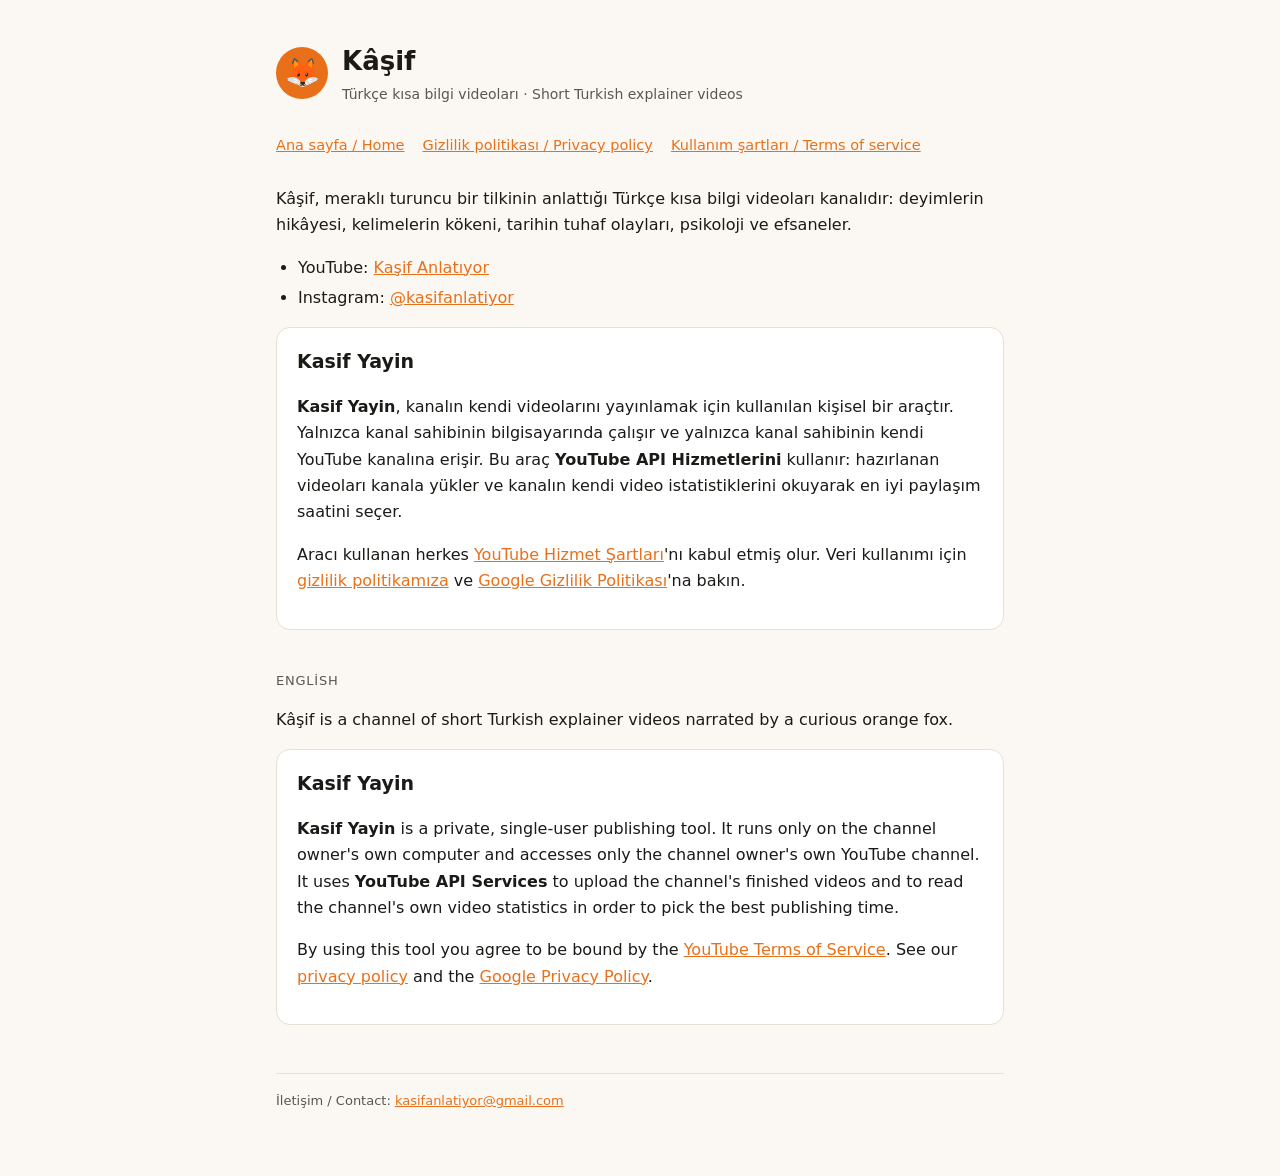
==== index.html @ fdbcfdf1 "Kâşif: ana sayfa, gizlilik politikası, kullanım şartları Co-Authored-By: Claude Opus 5.5 <noreply@an" ====
<!doctype html>
<html lang="tr">
<head>
<meta charset="utf-8">
<meta name="viewport" content="width=device-width,initial-scale=1">
<title>Kâşif</title>
<meta name="description" content="Kâşif: Türkçe kısa bilgi videoları. Kasif Yayin aracı hakkında bilgi.">
<link rel="stylesheet" href="stil.css">
</head>
<body><main>
<header><div class="logo" aria-hidden="true">🦊</div><div><h1>Kâşif</h1><p>Türkçe kısa bilgi videoları · Short Turkish explainer videos</p></div></header>
<nav><a href="index.html">Ana sayfa / Home</a><a href="gizlilik.html">Gizlilik politikası / Privacy policy</a><a href="sartlar.html">Kullanım şartları / Terms of service</a></nav>

<p>Kâşif, meraklı turuncu bir tilkinin anlattığı Türkçe kısa bilgi videoları kanalıdır: deyimlerin hikâyesi, kelimelerin kökeni, tarihin tuhaf olayları, psikoloji ve efsaneler.</p>
<ul>
  <li>YouTube: <a href="https://www.youtube.com/channel/UCLf4XQ5GlCDH-PVOgRuRhWg">Kaşif Anlatıyor</a></li>
  <li>Instagram: <a href="https://www.instagram.com/kasifanlatiyor/">@kasifanlatiyor</a></li>
</ul>

<div class="kart">
<h2 style="margin-top:0">Kasif Yayin</h2>
<p><b>Kasif Yayin</b>, kanalın kendi videolarını yayınlamak için kullanılan kişisel bir araçtır. Yalnızca kanal sahibinin bilgisayarında çalışır ve yalnızca kanal sahibinin kendi YouTube kanalına erişir. Bu araç <b>YouTube API Hizmetlerini</b> kullanır: hazırlanan videoları kanala yükler ve kanalın kendi video istatistiklerini okuyarak en iyi paylaşım saatini seçer.</p>
<p>Aracı kullanan herkes <a href="https://www.youtube.com/t/terms">YouTube Hizmet Şartları</a>'nı kabul etmiş olur. Veri kullanımı için <a href="gizlilik.html">gizlilik politikamıza</a> ve <a href="https://policies.google.com/privacy">Google Gizlilik Politikası</a>'na bakın.</p>
</div>

<p class="dil">English</p>
<p>Kâşif is a channel of short Turkish explainer videos narrated by a curious orange fox.</p>
<div class="kart">
<h2 style="margin-top:0">Kasif Yayin</h2>
<p><b>Kasif Yayin</b> is a private, single-user publishing tool. It runs only on the channel owner's own computer and accesses only the channel owner's own YouTube channel. It uses <b>YouTube API Services</b> to upload the channel's finished videos and to read the channel's own video statistics in order to pick the best publishing time.</p>
<p>By using this tool you agree to be bound by the <a href="https://www.youtube.com/t/terms">YouTube Terms of Service</a>. See our <a href="gizlilik.html">privacy policy</a> and the <a href="https://policies.google.com/privacy">Google Privacy Policy</a>.</p>
</div>

<footer>İletişim / Contact: <a href="mailto:kasifanlatiyor@gmail.com">kasifanlatiyor@gmail.com</a></footer>
</main></body>
</html>
---- stil.css ----
:root{color-scheme:light;--zemin:#fbf8f3;--yuzey:#ffffff;--yazi:#1c1a17;--yazi2:#5b564e;--vurgu:#e8701a;--cizgi:#e7e0d4}
@media (prefers-color-scheme:dark){:root:not([data-theme="light"]){color-scheme:dark;--zemin:#141210;--yuzey:#1d1a17;--yazi:#f3efe8;--yazi2:#bdb5a8;--vurgu:#f28a3c;--cizgi:#34302a}}
:root[data-theme="dark"]{color-scheme:dark;--zemin:#141210;--yuzey:#1d1a17;--yazi:#f3efe8;--yazi2:#bdb5a8;--vurgu:#f28a3c;--cizgi:#34302a}
*{box-sizing:border-box}
body{margin:0;background:var(--zemin);color:var(--yazi);font:16px/1.65 system-ui,-apple-system,"Segoe UI",sans-serif}
main{max-width:760px;margin:0 auto;padding:40px 16px 64px}
header{display:flex;align-items:center;gap:14px;margin-bottom:28px}
header .logo{width:52px;height:52px;border-radius:50%;background:var(--vurgu);display:grid;place-items:center;font-size:28px}
header h1{margin:0;font-size:26px}header p{margin:0;color:var(--yazi2);font-size:14px}
nav{display:flex;flex-wrap:wrap;gap:8px 18px;margin:0 0 28px;font-size:14.5px}
a{color:var(--vurgu)}
h2{font-size:19px;margin:32px 0 8px}h3{font-size:16px;margin:22px 0 6px}
.kart{background:var(--yuzey);border:1px solid var(--cizgi);border-radius:14px;padding:18px 20px;margin:16px 0}
.dil{color:var(--yazi2);font-size:13px;text-transform:uppercase;letter-spacing:.06em;margin-top:40px}
ul{padding-left:22px}li{margin:4px 0}
footer{margin-top:48px;color:var(--yazi2);font-size:13px;border-top:1px solid var(--cizgi);padding-top:16px}
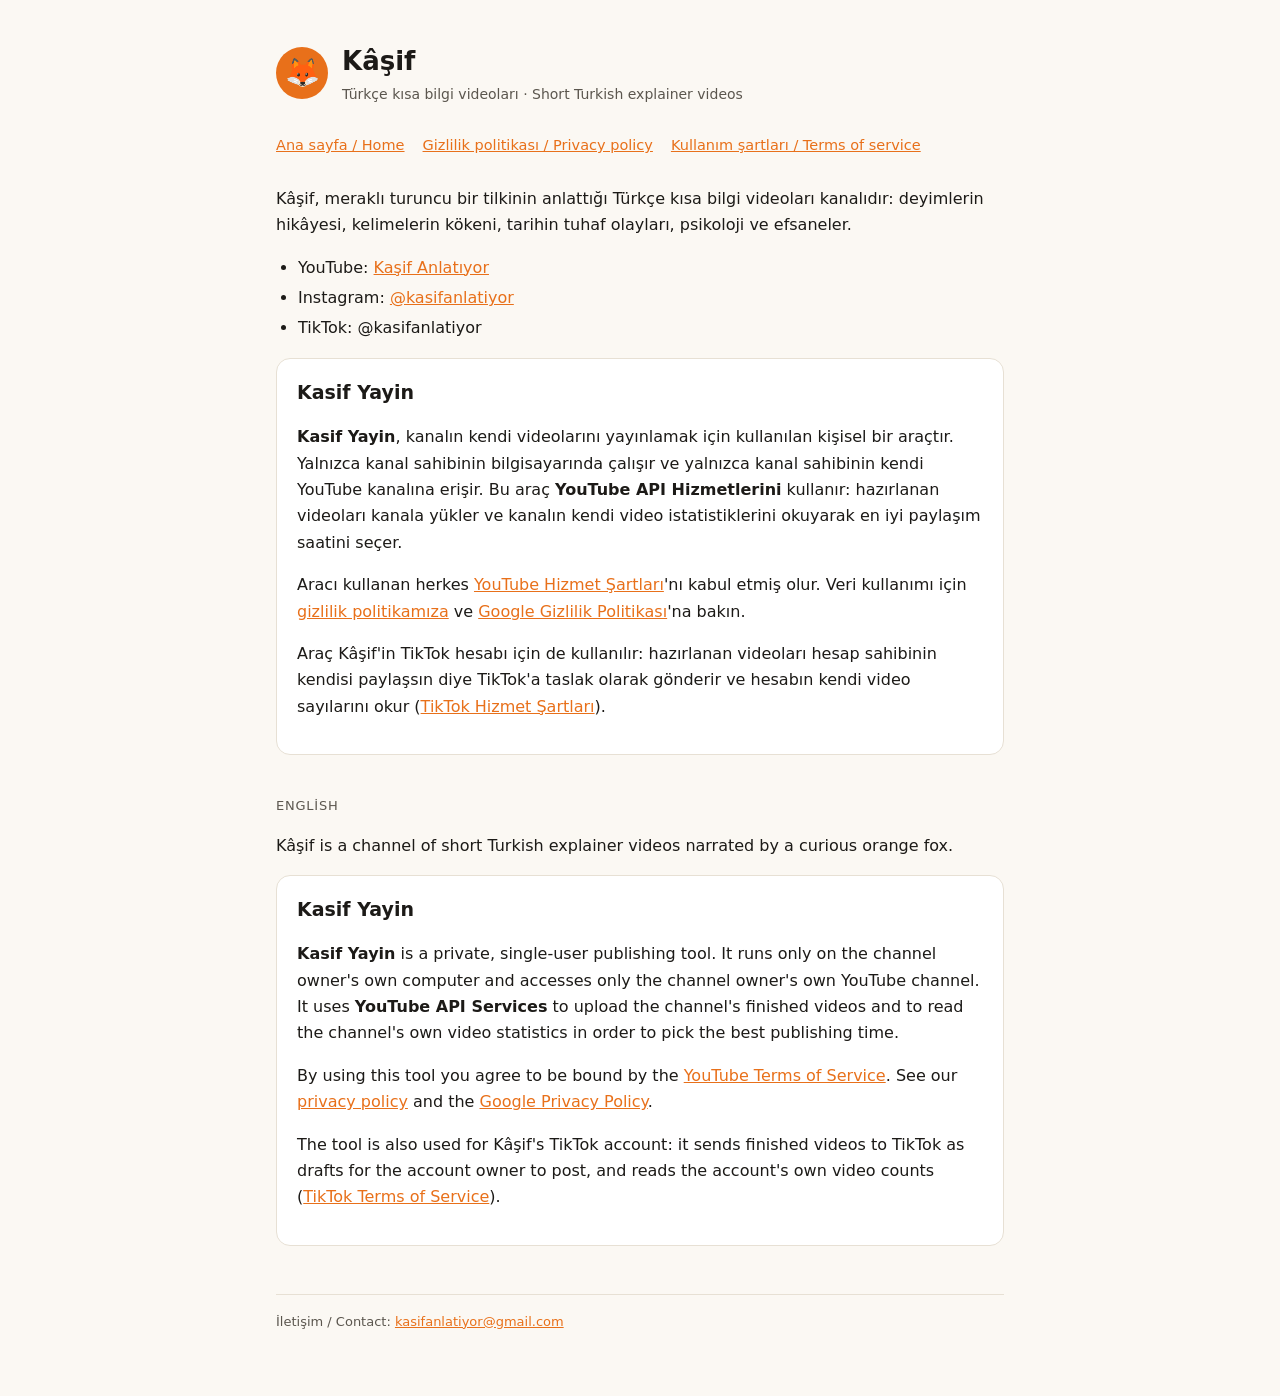
==== commit e0879cb0: "TikTok: doğrulama dosyası ve gizlilik/şartlar sayfalarına TikTok bölümü" ====
--- a/index.html
+++ b/index.html
@@ -1,36 +1,39 @@
-<!doctype html>
-<html lang="tr">
-<head>
-<meta charset="utf-8">
-<meta name="viewport" content="width=device-width,initial-scale=1">
-<title>Kâşif</title>
-<meta name="description" content="Kâşif: Türkçe kısa bilgi videoları. Kasif Yayin aracı hakkında bilgi.">
-<link rel="stylesheet" href="stil.css">
-</head>
-<body><main>
-<header><div class="logo" aria-hidden="true">🦊</div><div><h1>Kâşif</h1><p>Türkçe kısa bilgi videoları · Short Turkish explainer videos</p></div></header>
-<nav><a href="index.html">Ana sayfa / Home</a><a href="gizlilik.html">Gizlilik politikası / Privacy policy</a><a href="sartlar.html">Kullanım şartları / Terms of service</a></nav>
-
-<p>Kâşif, meraklı turuncu bir tilkinin anlattığı Türkçe kısa bilgi videoları kanalıdır: deyimlerin hikâyesi, kelimelerin kökeni, tarihin tuhaf olayları, psikoloji ve efsaneler.</p>
-<ul>
-  <li>YouTube: <a href="https://www.youtube.com/channel/UCLf4XQ5GlCDH-PVOgRuRhWg">Kaşif Anlatıyor</a></li>
-  <li>Instagram: <a href="https://www.instagram.com/kasifanlatiyor/">@kasifanlatiyor</a></li>
-</ul>
-
-<div class="kart">
-<h2 style="margin-top:0">Kasif Yayin</h2>
-<p><b>Kasif Yayin</b>, kanalın kendi videolarını yayınlamak için kullanılan kişisel bir araçtır. Yalnızca kanal sahibinin bilgisayarında çalışır ve yalnızca kanal sahibinin kendi YouTube kanalına erişir. Bu araç <b>YouTube API Hizmetlerini</b> kullanır: hazırlanan videoları kanala yükler ve kanalın kendi video istatistiklerini okuyarak en iyi paylaşım saatini seçer.</p>
-<p>Aracı kullanan herkes <a href="https://www.youtube.com/t/terms">YouTube Hizmet Şartları</a>'nı kabul etmiş olur. Veri kullanımı için <a href="gizlilik.html">gizlilik politikamıza</a> ve <a href="https://policies.google.com/privacy">Google Gizlilik Politikası</a>'na bakın.</p>
-</div>
-
-<p class="dil">English</p>
-<p>Kâşif is a channel of short Turkish explainer videos narrated by a curious orange fox.</p>
-<div class="kart">
-<h2 style="margin-top:0">Kasif Yayin</h2>
-<p><b>Kasif Yayin</b> is a private, single-user publishing tool. It runs only on the channel owner's own computer and accesses only the channel owner's own YouTube channel. It uses <b>YouTube API Services</b> to upload the channel's finished videos and to read the channel's own video statistics in order to pick the best publishing time.</p>
-<p>By using this tool you agree to be bound by the <a href="https://www.youtube.com/t/terms">YouTube Terms of Service</a>. See our <a href="gizlilik.html">privacy policy</a> and the <a href="https://policies.google.com/privacy">Google Privacy Policy</a>.</p>
-</div>
-
-<footer>İletişim / Contact: <a href="mailto:kasifanlatiyor@gmail.com">kasifanlatiyor@gmail.com</a></footer>
-</main></body>
-</html>
+<!doctype html>
+<html lang="tr">
+<head>
+<meta charset="utf-8">
+<meta name="viewport" content="width=device-width,initial-scale=1">
+<title>Kâşif</title>
+<meta name="description" content="Kâşif: Türkçe kısa bilgi videoları. Kasif Yayin aracı hakkında bilgi.">
+<link rel="stylesheet" href="stil.css">
+</head>
+<body><main>
+<header><div class="logo" aria-hidden="true">🦊</div><div><h1>Kâşif</h1><p>Türkçe kısa bilgi videoları · Short Turkish explainer videos</p></div></header>
+<nav><a href="index.html">Ana sayfa / Home</a><a href="gizlilik.html">Gizlilik politikası / Privacy policy</a><a href="sartlar.html">Kullanım şartları / Terms of service</a></nav>
+
+<p>Kâşif, meraklı turuncu bir tilkinin anlattığı Türkçe kısa bilgi videoları kanalıdır: deyimlerin hikâyesi, kelimelerin kökeni, tarihin tuhaf olayları, psikoloji ve efsaneler.</p>
+<ul>
+  <li>YouTube: <a href="https://www.youtube.com/channel/UCLf4XQ5GlCDH-PVOgRuRhWg">Kaşif Anlatıyor</a></li>
+  <li>Instagram: <a href="https://www.instagram.com/kasifanlatiyor/">@kasifanlatiyor</a></li>
+  <li>TikTok: @kasifanlatiyor</li>
+</ul>
+
+<div class="kart">
+<h2 style="margin-top:0">Kasif Yayin</h2>
+<p><b>Kasif Yayin</b>, kanalın kendi videolarını yayınlamak için kullanılan kişisel bir araçtır. Yalnızca kanal sahibinin bilgisayarında çalışır ve yalnızca kanal sahibinin kendi YouTube kanalına erişir. Bu araç <b>YouTube API Hizmetlerini</b> kullanır: hazırlanan videoları kanala yükler ve kanalın kendi video istatistiklerini okuyarak en iyi paylaşım saatini seçer.</p>
+<p>Aracı kullanan herkes <a href="https://www.youtube.com/t/terms">YouTube Hizmet Şartları</a>'nı kabul etmiş olur. Veri kullanımı için <a href="gizlilik.html">gizlilik politikamıza</a> ve <a href="https://policies.google.com/privacy">Google Gizlilik Politikası</a>'na bakın.</p>
+<p>Araç Kâşif'in TikTok hesabı için de kullanılır: hazırlanan videoları hesap sahibinin kendisi paylaşsın diye TikTok'a taslak olarak gönderir ve hesabın kendi video sayılarını okur (<a href="https://www.tiktok.com/legal/terms-of-service">TikTok Hizmet Şartları</a>).</p>
+</div>
+
+<p class="dil">English</p>
+<p>Kâşif is a channel of short Turkish explainer videos narrated by a curious orange fox.</p>
+<div class="kart">
+<h2 style="margin-top:0">Kasif Yayin</h2>
+<p><b>Kasif Yayin</b> is a private, single-user publishing tool. It runs only on the channel owner's own computer and accesses only the channel owner's own YouTube channel. It uses <b>YouTube API Services</b> to upload the channel's finished videos and to read the channel's own video statistics in order to pick the best publishing time.</p>
+<p>By using this tool you agree to be bound by the <a href="https://www.youtube.com/t/terms">YouTube Terms of Service</a>. See our <a href="gizlilik.html">privacy policy</a> and the <a href="https://policies.google.com/privacy">Google Privacy Policy</a>.</p>
+<p>The tool is also used for Kâşif's TikTok account: it sends finished videos to TikTok as drafts for the account owner to post, and reads the account's own video counts (<a href="https://www.tiktok.com/legal/terms-of-service">TikTok Terms of Service</a>).</p>
+</div>
+
+<footer>İletişim / Contact: <a href="mailto:kasifanlatiyor@gmail.com">kasifanlatiyor@gmail.com</a></footer>
+</main></body>
+</html>
